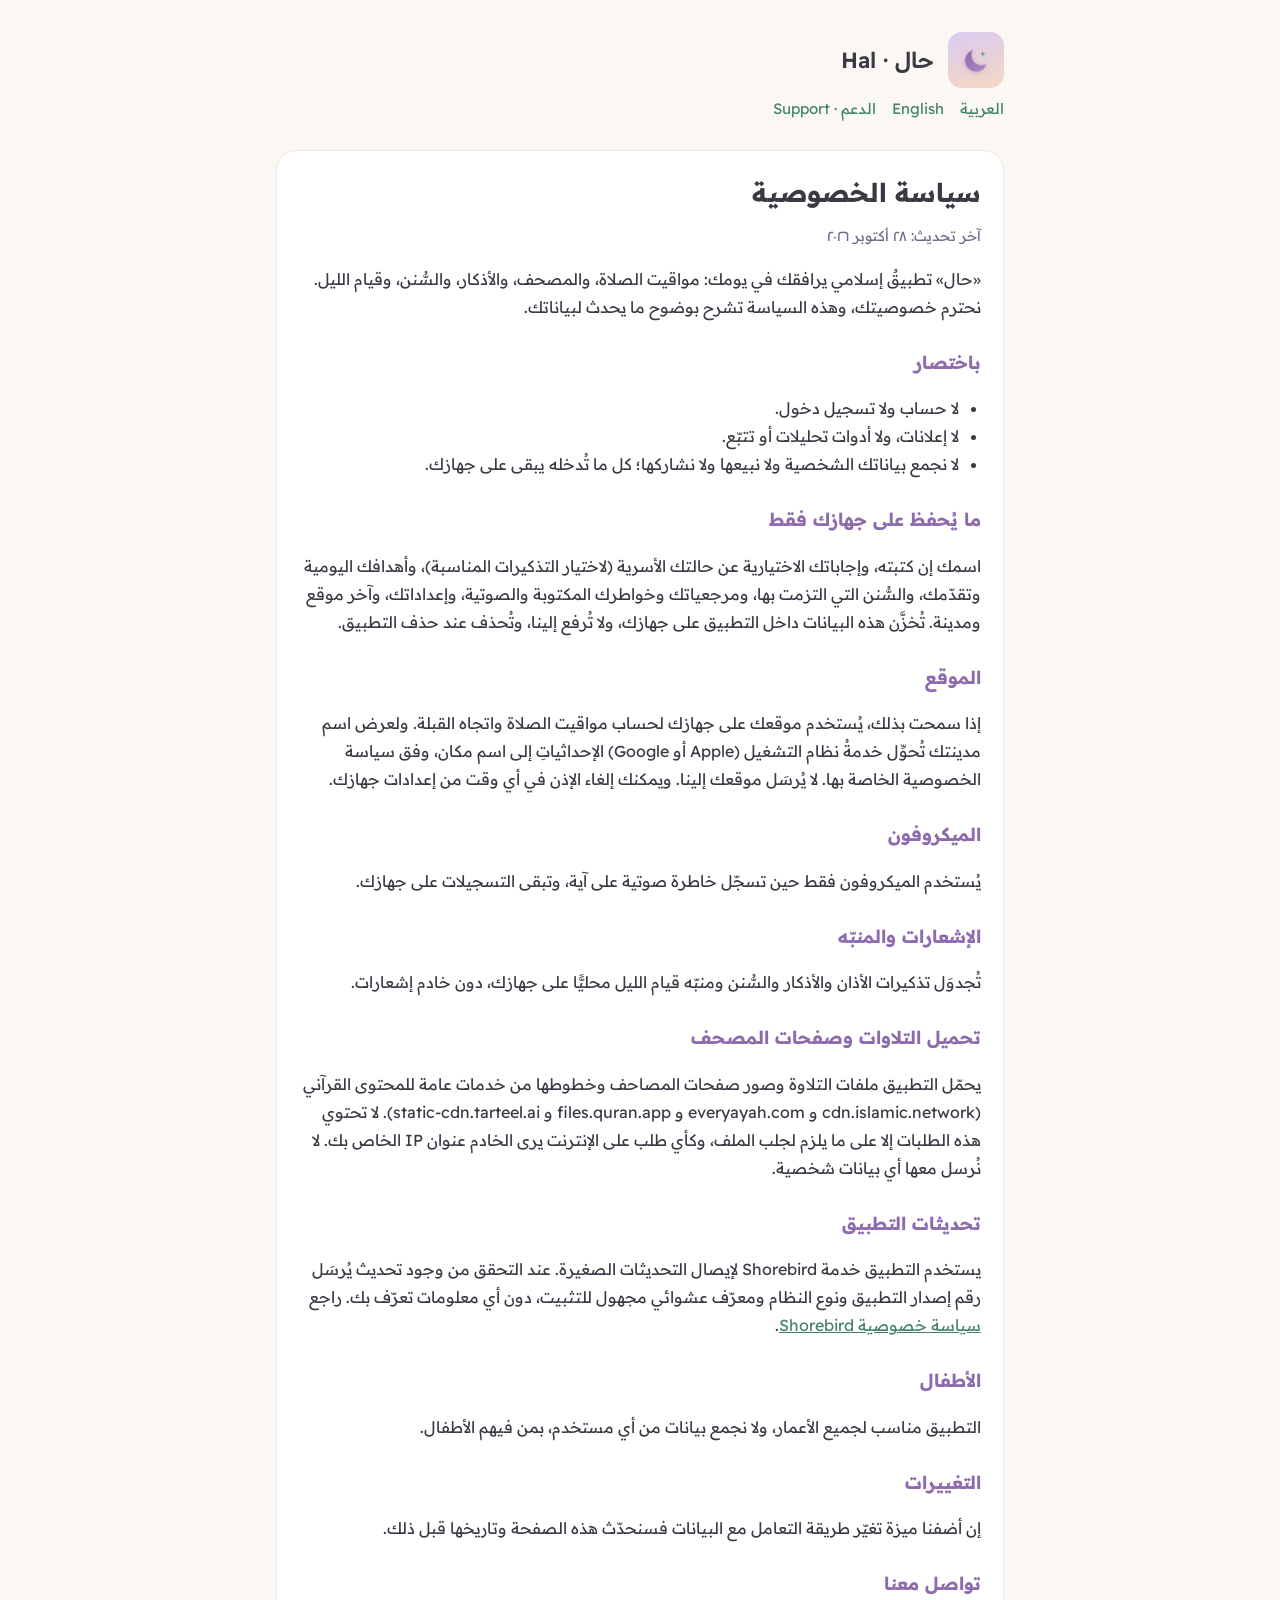
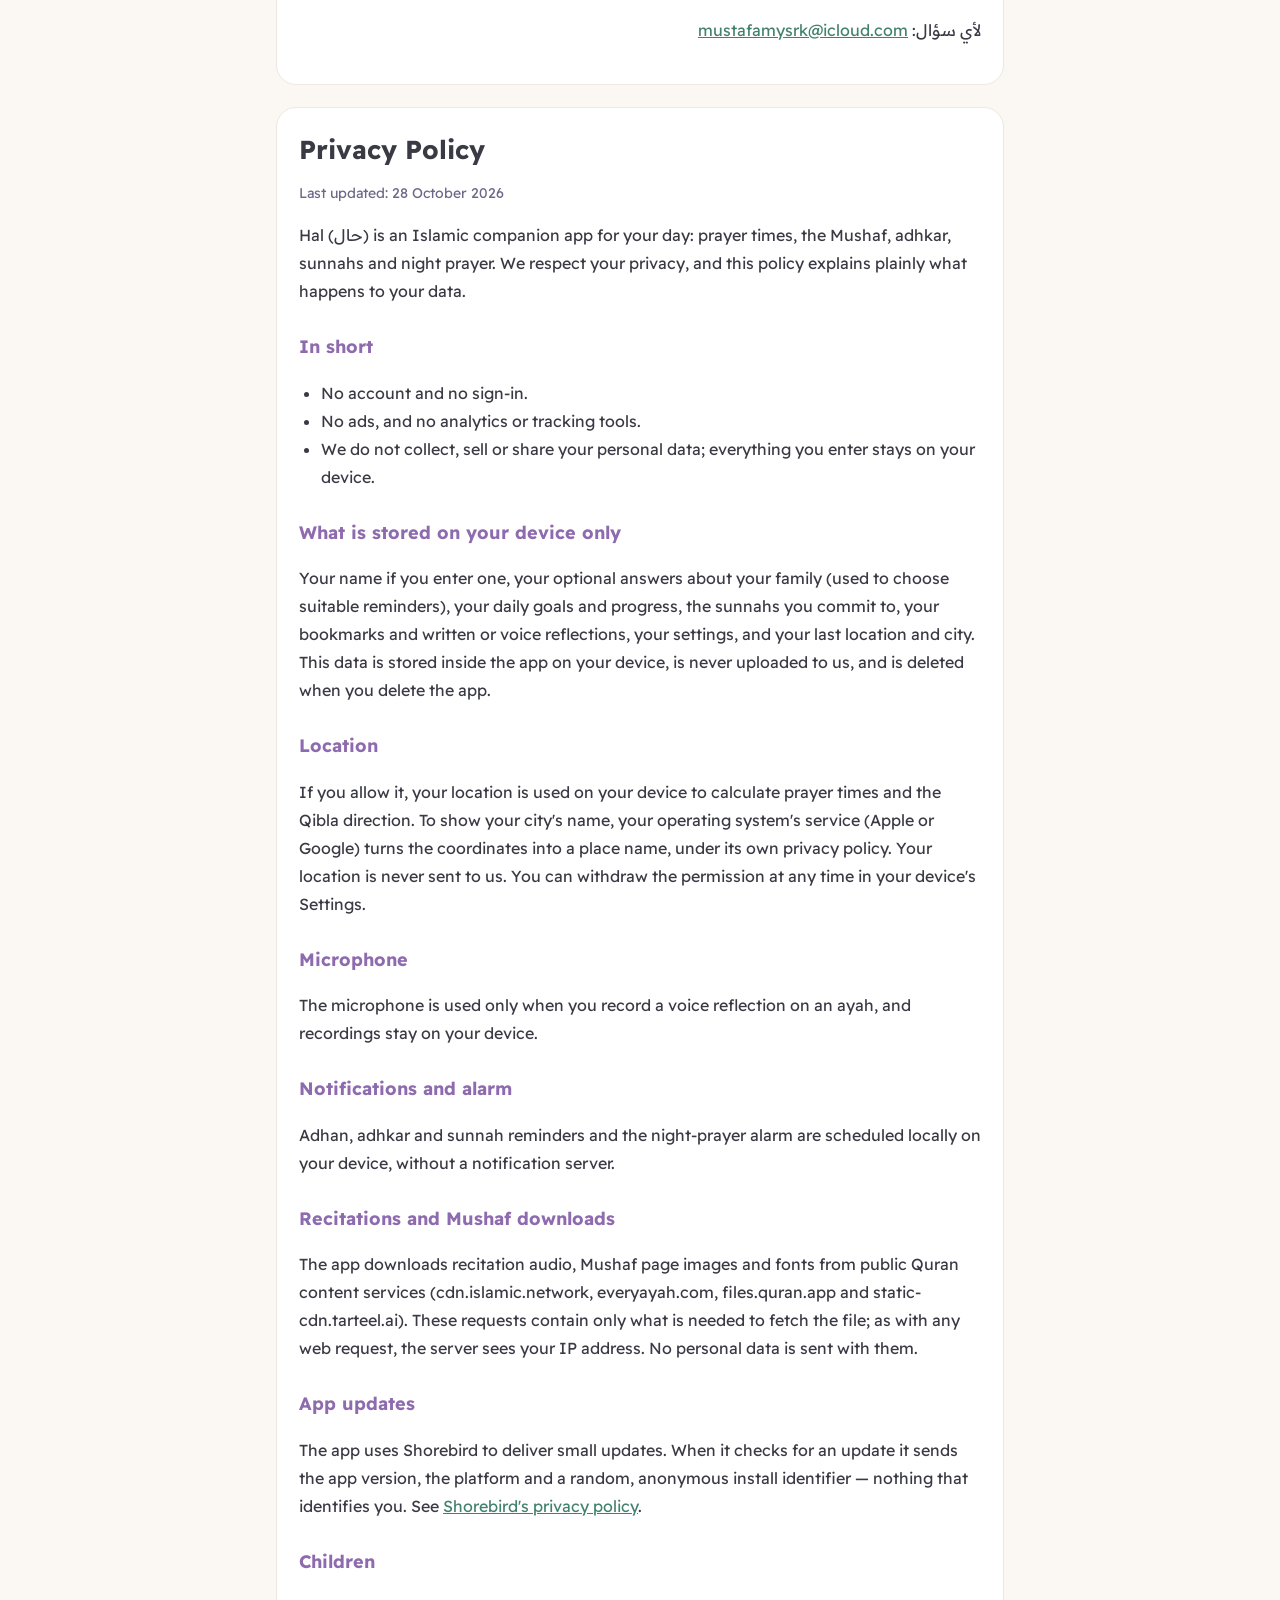
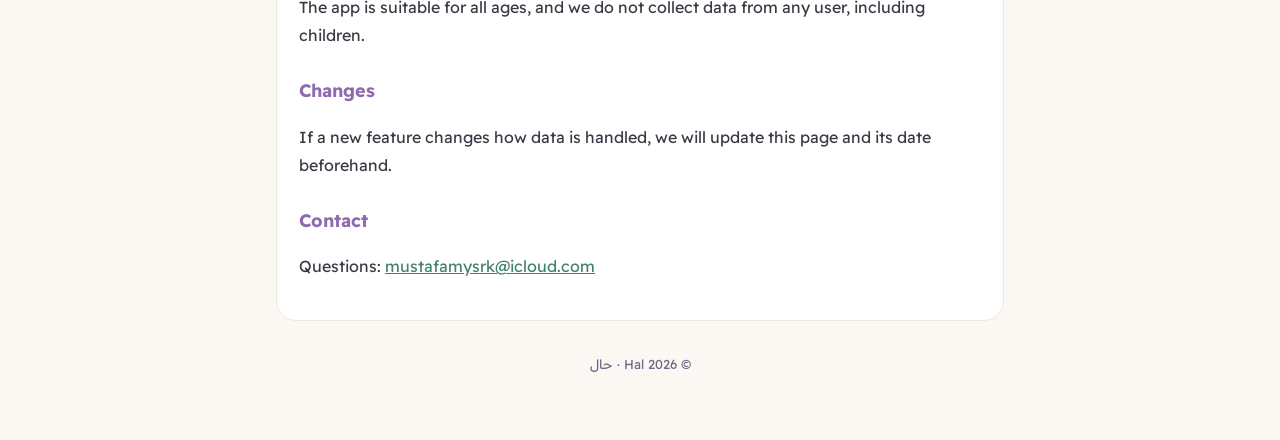
==== privacy.html @ 817e8bf8 "Add Hal support page and privacy policy Co-Authored-By: Claude Opus 5.5 <noreply@anthropic.com>" ====
<!doctype html>
<html lang="ar" dir="rtl">
<head>
<meta charset="utf-8">
<meta name="viewport" content="width=device-width, initial-scale=1">
<title>Hal · Privacy Policy · سياسة الخصوصية</title>
<link rel="icon" href="icon.png">
<link rel="preconnect" href="https://fonts.googleapis.com">
<link href="https://fonts.googleapis.com/css2?family=Readex+Pro:wght@400;600&display=swap" rel="stylesheet">
<link rel="stylesheet" href="style.css">
</head>
<body>
<main>
  <header><img src="icon.png" alt=""><span class="name">حال · Hal</span></header>
  <nav class="lang"><a href="#ar">العربية</a><a href="#en">English</a><a href="./">الدعم · Support</a></nav>

  <section id="ar" dir="rtl" lang="ar">
    <h1>سياسة الخصوصية</h1>
    <p class="muted">آخر تحديث: ٢٨ أكتوبر ٢٠٢٦</p>

    <p>«حال» تطبيقٌ إسلامي يرافقك في يومك: مواقيت الصلاة، والمصحف، والأذكار، والسُّنن، وقيام الليل. نحترم خصوصيتك، وهذه السياسة تشرح بوضوح ما يحدث لبياناتك.</p>

    <h2>باختصار</h2>
    <ul>
      <li>لا حساب ولا تسجيل دخول.</li>
      <li>لا إعلانات، ولا أدوات تحليلات أو تتبّع.</li>
      <li>لا نجمع بياناتك الشخصية ولا نبيعها ولا نشاركها؛ كل ما تُدخله يبقى على جهازك.</li>
    </ul>

    <h2>ما يُحفظ على جهازك فقط</h2>
    <p>اسمك إن كتبته، وإجاباتك الاختيارية عن حالتك الأسرية (لاختيار التذكيرات المناسبة)، وأهدافك اليومية وتقدّمك، والسُّنن التي التزمت بها، ومرجعياتك وخواطرك المكتوبة والصوتية، وإعداداتك، وآخر موقع ومدينة. تُخزَّن هذه البيانات داخل التطبيق على جهازك، ولا تُرفع إلينا، وتُحذف عند حذف التطبيق.</p>

    <h2>الموقع</h2>
    <p>إذا سمحت بذلك، يُستخدم موقعك على جهازك لحساب مواقيت الصلاة واتجاه القبلة. ولعرض اسم مدينتك تُحوِّل خدمةُ نظام التشغيل (Apple أو Google) الإحداثياتِ إلى اسم مكان، وفق سياسة الخصوصية الخاصة بها. لا يُرسَل موقعك إلينا. ويمكنك إلغاء الإذن في أي وقت من إعدادات جهازك.</p>

    <h2>الميكروفون</h2>
    <p>يُستخدم الميكروفون فقط حين تسجّل خاطرة صوتية على آية، وتبقى التسجيلات على جهازك.</p>

    <h2>الإشعارات والمنبّه</h2>
    <p>تُجدوَل تذكيرات الأذان والأذكار والسُّنن ومنبّه قيام الليل محليًّا على جهازك، دون خادم إشعارات.</p>

    <h2>تحميل التلاوات وصفحات المصحف</h2>
    <p>يحمّل التطبيق ملفات التلاوة وصور صفحات المصاحف وخطوطها من خدمات عامة للمحتوى القرآني (cdn.islamic.network و everyayah.com و files.quran.app و static-cdn.tarteel.ai). لا تحتوي هذه الطلبات إلا على ما يلزم لجلب الملف، وكأي طلب على الإنترنت يرى الخادم عنوان IP الخاص بك. لا نُرسل معها أي بيانات شخصية.</p>

    <h2>تحديثات التطبيق</h2>
    <p>يستخدم التطبيق خدمة Shorebird لإيصال التحديثات الصغيرة. عند التحقق من وجود تحديث يُرسَل رقم إصدار التطبيق ونوع النظام ومعرّف عشوائي مجهول للتثبيت، دون أي معلومات تعرّف بك. راجع <a href="https://shorebird.dev/privacy/">سياسة خصوصية Shorebird</a>.</p>

    <h2>الأطفال</h2>
    <p>التطبيق مناسب لجميع الأعمار، ولا نجمع بيانات من أي مستخدم، بمن فيهم الأطفال.</p>

    <h2>التغييرات</h2>
    <p>إن أضفنا ميزة تغيّر طريقة التعامل مع البيانات فسنحدّث هذه الصفحة وتاريخها قبل ذلك.</p>

    <h2>تواصل معنا</h2>
    <p>لأي سؤال: <a href="mailto:mustafamysrk@icloud.com">mustafamysrk@icloud.com</a></p>
  </section>

  <section id="en" dir="ltr" lang="en">
    <h1>Privacy Policy</h1>
    <p class="muted">Last updated: 28 October 2026</p>

    <p>Hal (حال) is an Islamic companion app for your day: prayer times, the Mushaf, adhkar, sunnahs and night prayer. We respect your privacy, and this policy explains plainly what happens to your data.</p>

    <h2>In short</h2>
    <ul>
      <li>No account and no sign-in.</li>
      <li>No ads, and no analytics or tracking tools.</li>
      <li>We do not collect, sell or share your personal data; everything you enter stays on your device.</li>
    </ul>

    <h2>What is stored on your device only</h2>
    <p>Your name if you enter one, your optional answers about your family (used to choose suitable reminders), your daily goals and progress, the sunnahs you commit to, your bookmarks and written or voice reflections, your settings, and your last location and city. This data is stored inside the app on your device, is never uploaded to us, and is deleted when you delete the app.</p>

    <h2>Location</h2>
    <p>If you allow it, your location is used on your device to calculate prayer times and the Qibla direction. To show your city's name, your operating system's service (Apple or Google) turns the coordinates into a place name, under its own privacy policy. Your location is never sent to us. You can withdraw the permission at any time in your device's Settings.</p>

    <h2>Microphone</h2>
    <p>The microphone is used only when you record a voice reflection on an ayah, and recordings stay on your device.</p>

    <h2>Notifications and alarm</h2>
    <p>Adhan, adhkar and sunnah reminders and the night-prayer alarm are scheduled locally on your device, without a notification server.</p>

    <h2>Recitations and Mushaf downloads</h2>
    <p>The app downloads recitation audio, Mushaf page images and fonts from public Quran content services (cdn.islamic.network, everyayah.com, files.quran.app and static-cdn.tarteel.ai). These requests contain only what is needed to fetch the file; as with any web request, the server sees your IP address. No personal data is sent with them.</p>

    <h2>App updates</h2>
    <p>The app uses Shorebird to deliver small updates. When it checks for an update it sends the app version, the platform and a random, anonymous install identifier — nothing that identifies you. See <a href="https://shorebird.dev/privacy/">Shorebird's privacy policy</a>.</p>

    <h2>Children</h2>
    <p>The app is suitable for all ages, and we do not collect data from any user, including children.</p>

    <h2>Changes</h2>
    <p>If a new feature changes how data is handled, we will update this page and its date beforehand.</p>

    <h2>Contact</h2>
    <p>Questions: <a href="mailto:mustafamysrk@icloud.com">mustafamysrk@icloud.com</a></p>
  </section>

  <footer>© 2026 Hal · حال</footer>
</main>
</body>
</html>
---- style.css ----
:root {
  --bg: #FBF8F4;
  --card: #FFFFFF;
  --ink: #3A3A45;
  --sub: #6E6787;
  --accent: #8E6BAE;
  --green: #43816F;
  --line: #EDE8E0;
}
@media (prefers-color-scheme: dark) {
  :root {
    --bg: #1F1C36;
    --card: #2B2747;
    --ink: #F0EDF8;
    --sub: #C9BCE6;
    --accent: #D8C9EF;
    --green: #8FC7B8;
    --line: #3A3560;
  }
}
* { box-sizing: border-box; }
html { -webkit-text-size-adjust: 100%; }
body {
  margin: 0;
  background: var(--bg);
  color: var(--ink);
  font-family: "Readex Pro", -apple-system, "Segoe UI", Tahoma, sans-serif;
  line-height: 1.75;
}
main { max-width: 760px; margin: 0 auto; padding: 32px 16px 64px; }
header { display: flex; align-items: center; gap: 14px; margin-bottom: 8px; }
header img { width: 56px; height: 56px; border-radius: 14px; }
header .name { font-size: 22px; font-weight: 600; }
nav.lang { margin: 8px 0 28px; font-size: 15px; }
nav.lang a { color: var(--green); text-decoration: none; margin-inline-end: 16px; }
section { background: var(--card); border: 1px solid var(--line); border-radius: 20px; padding: 24px 22px; margin-bottom: 22px; }
h1 { font-size: 26px; line-height: 1.35; margin: 0 0 6px; }
h2 { font-size: 18px; margin: 26px 0 6px; color: var(--accent); }
p, li { font-size: 16px; color: var(--ink); }
.muted { color: var(--sub); font-size: 14px; }
ul { padding-inline-start: 22px; }
a { color: var(--green); }
footer { text-align: center; color: var(--sub); font-size: 13px; margin-top: 32px; }
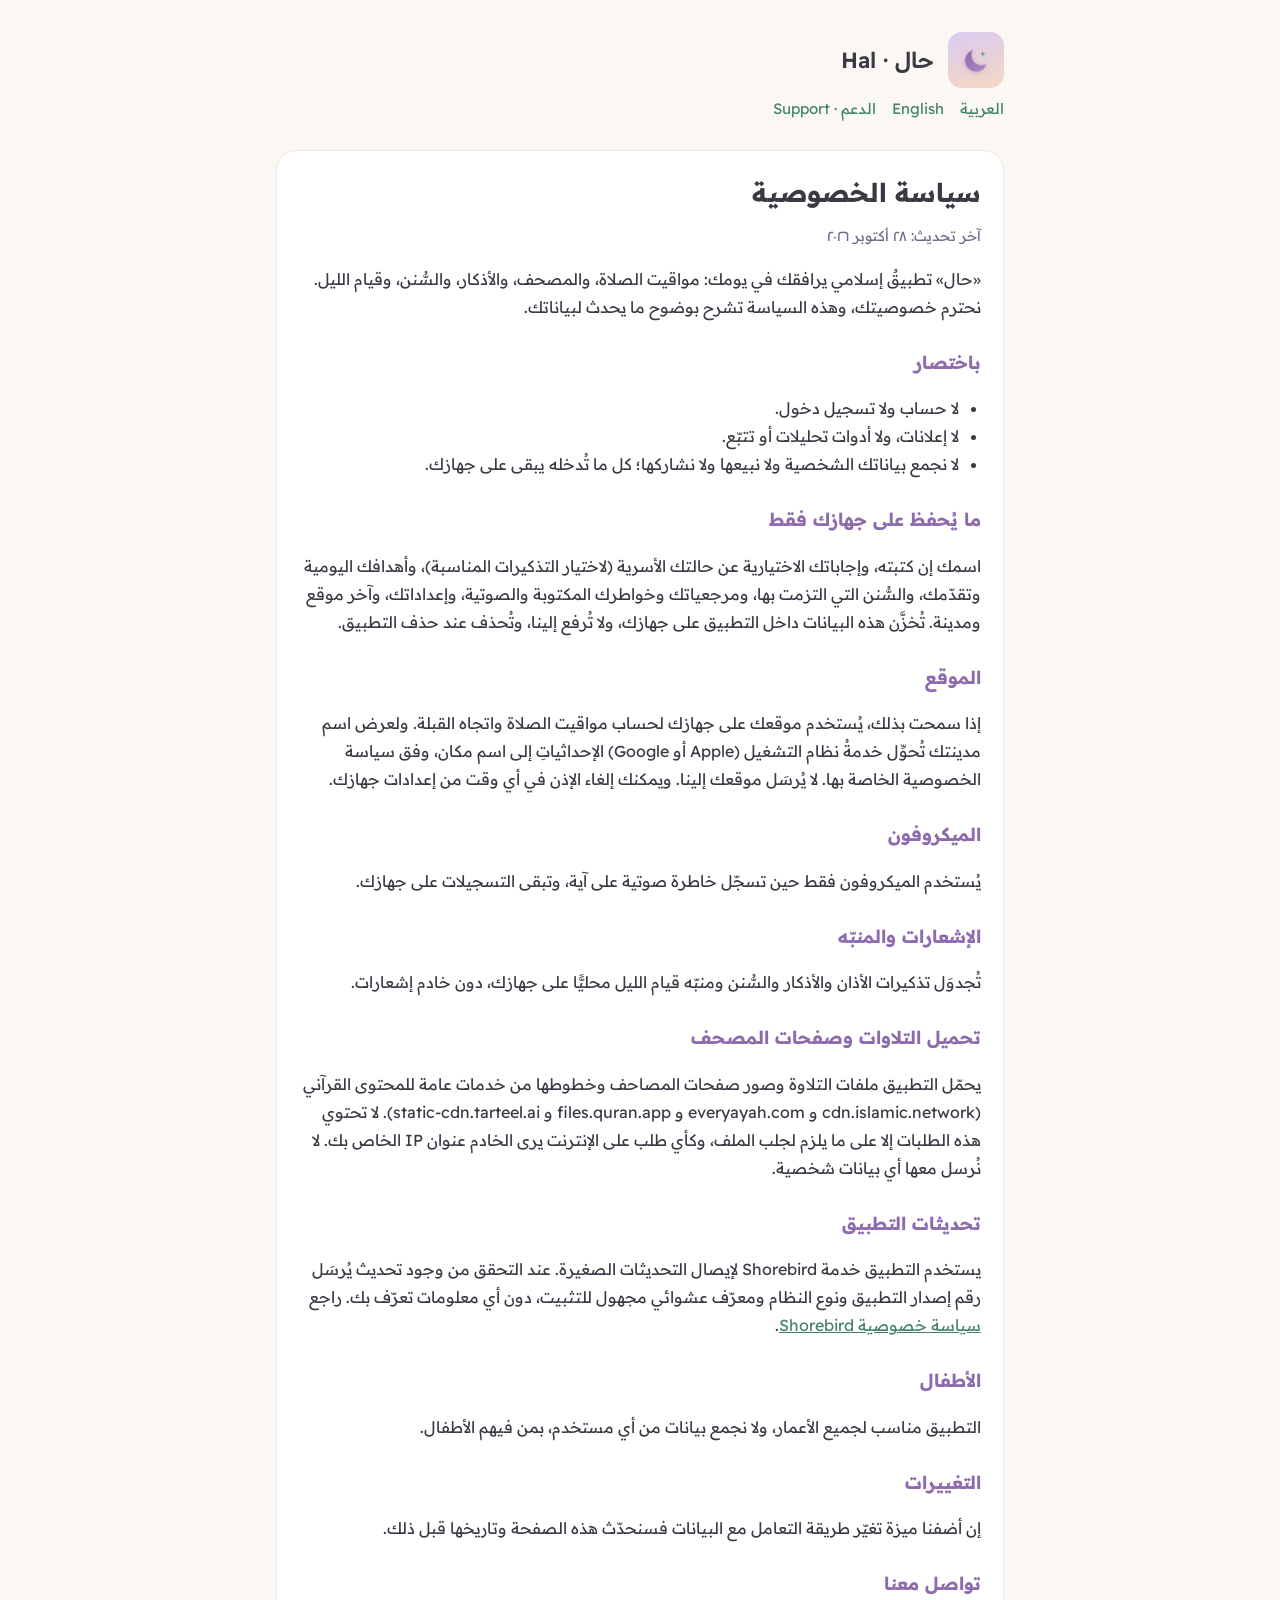
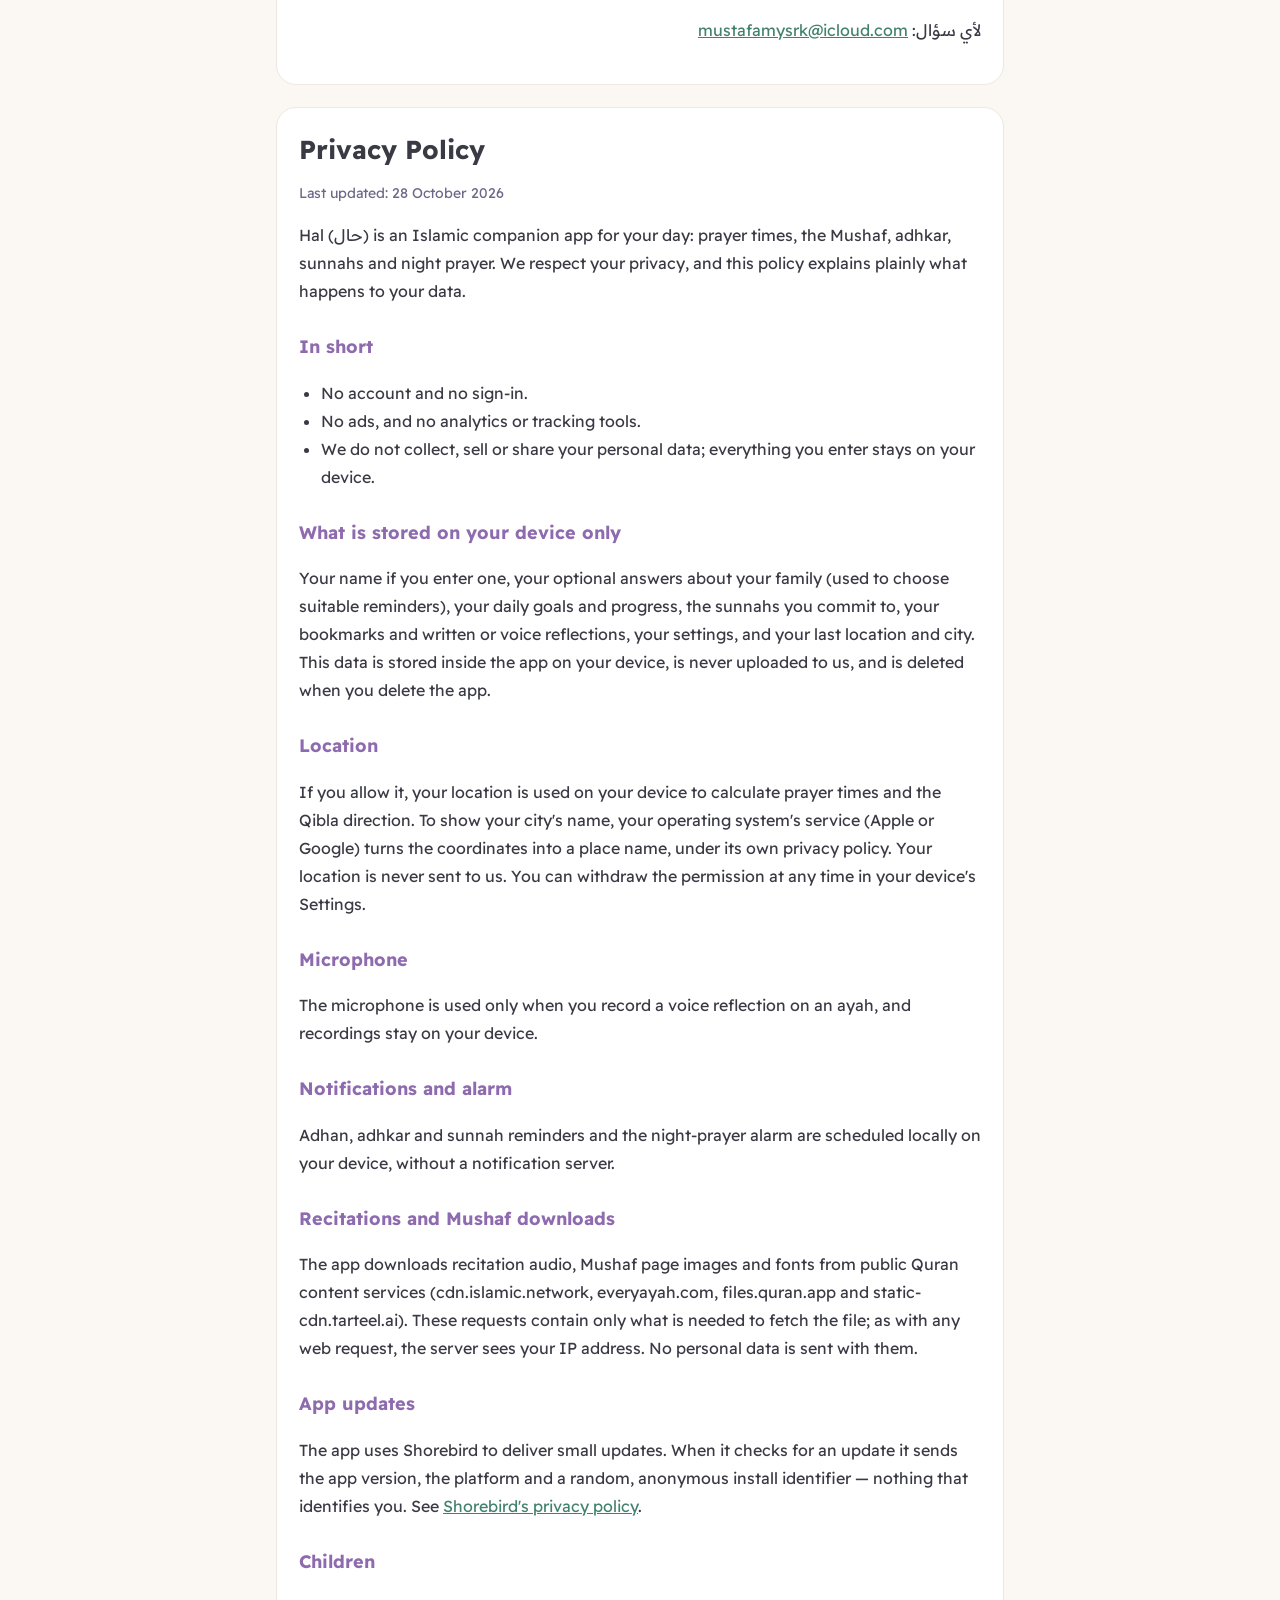
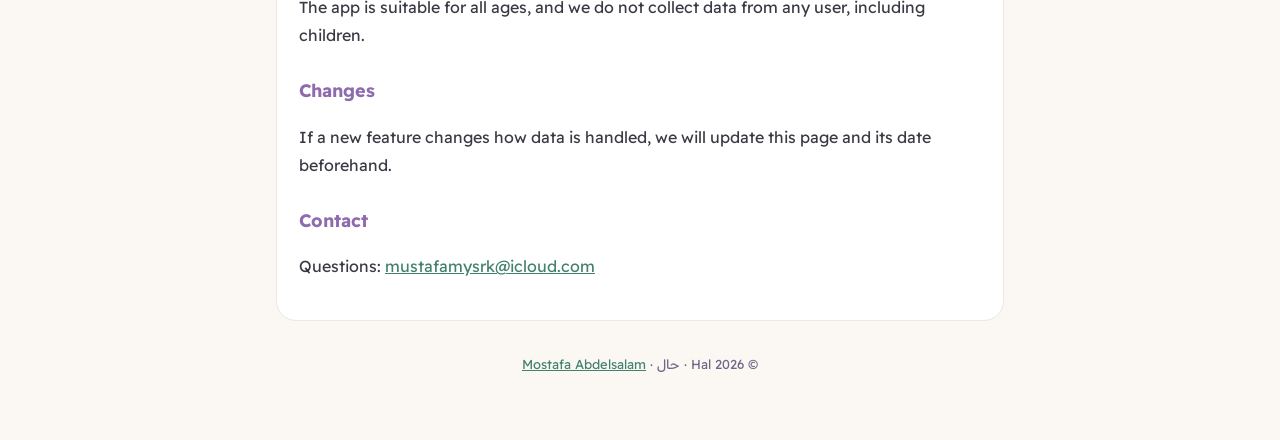
==== commit 3340457d: "Link the developer's site from the footer Co-Authored-By: Claude Opus 5.5 <noreply@anthropic.com>" ====
--- a/privacy.html
+++ b/privacy.html
@@ -96,7 +96,7 @@
     <p>Questions: <a href="mailto:mustafamysrk@icloud.com">mustafamysrk@icloud.com</a></p>
   </section>
 
-  <footer>© 2026 Hal · حال</footer>
+  <footer>© 2026 Hal · حال · <a href="https://mostafaabdelsalam.dev/">Mostafa Abdelsalam</a></footer>
 </main>
 </body>
 </html>
